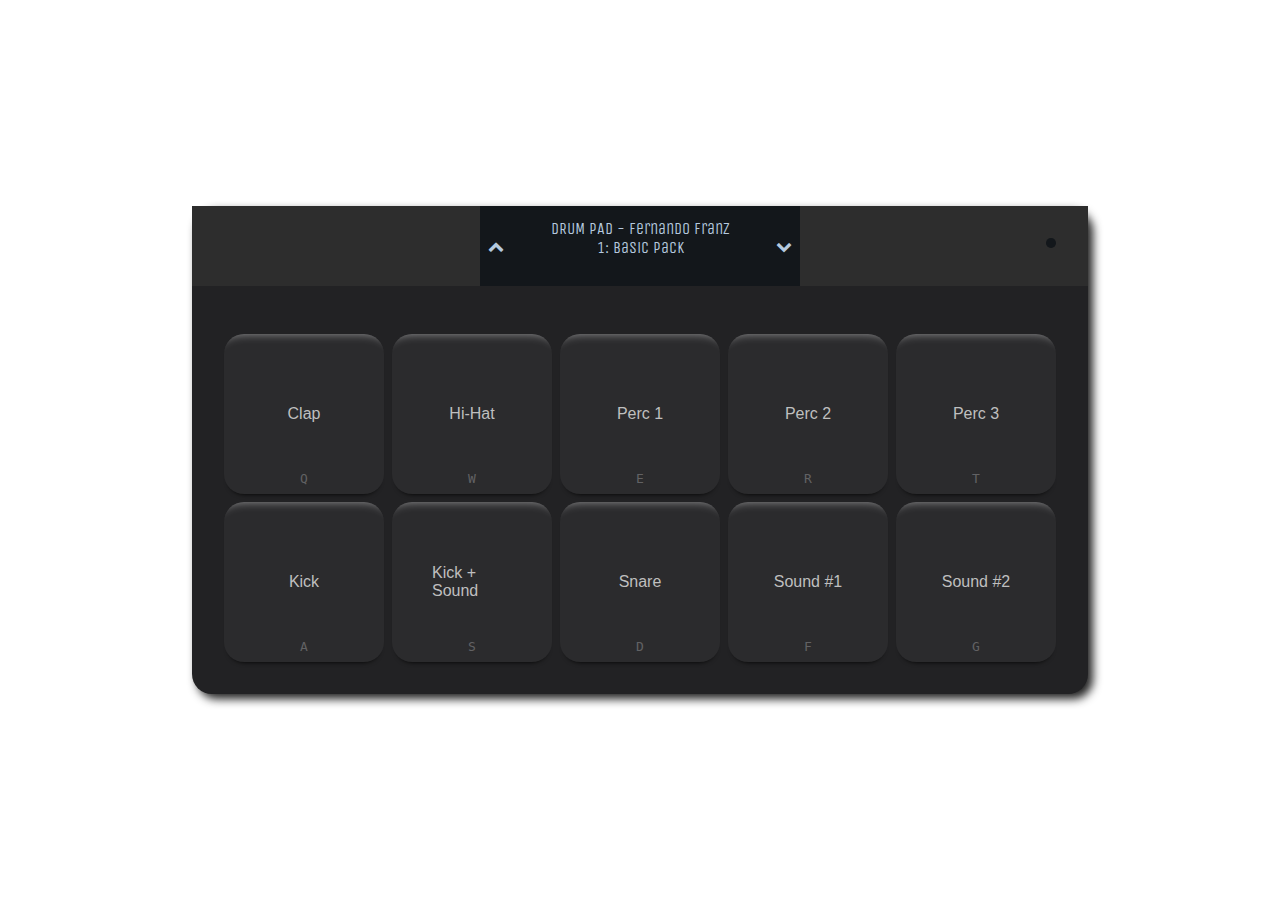
==== index.html @ 8560d0a2 "Let's play some music!" ====
<!DOCTYPE html>
<html lang="en">
<head>
    <meta charset="UTF-8">
    <meta http-equiv="X-UA-Compatible" content="IE=edge">
    <meta name="viewport" content="width=device-width, initial-scale=1.0">

    <link rel="preconnect" href="https://fonts.googleapis.com">
    <link rel="preconnect" href="https://fonts.gstatic.com" crossorigin>
    <link href="https://fonts.googleapis.com/css2?family=Unica+One&display=swap" rel="stylesheet">
    <link href="http://cdnjs.cloudflare.com/ajax/libs/font-awesome/4.3.0/css/font-awesome.css" rel="stylesheet"  type='text/css'>
    <link rel="stylesheet" href="style.css">
    <link rel="icon" type="image/png" sizes="32x32" href="file:///Users/harrypotter/.bitnami/stackman/machines/xampp/volumes/root/htdocs/code/drum-pad/img/favicon-32x32.png">
    <title>Drum-Pad by Fernando Franz</title>
</head>
<body>
    <div class="container">
        <div class="top-menu">
            <div id="led" class="led--off"></div>
            <div class="screen">
                <i class="fa fa-chevron-up"></i>
                <label>DRUM PAD - Fernando Franz</label>
                <br>
                <label>1: Basic Pack</label>
                <i class="fa fa-chevron-down"></i>
            </div>
        </div>
        <div class="keys">
            <div data-key="q" class="key">
                <kbd>Q</kbd>
                <span class="sound">Clap</span>
            </div>
            <div data-key="w" class="key">
                <kbd>W</kbd>
                <span class="sound">Hi-Hat</span>
            </div>
            <div data-key="e" class="key">
                <kbd>E</kbd>
                <span class="sound">Perc 1</span>
            </div>
            <div data-key="r" class="key">
                <kbd>R</kbd>
                <span class="sound">Perc 2</span>
            </div>
            <div data-key="t" class="key">
                <kbd>T</kbd>
                <span class="sound">Perc 3</span>
            </div>
            <div data-key="a" class="key">
                <kbd>A</kbd>
                <span class="sound">Kick</span>
            </div>
            <div data-key="s" class="key">
                <kbd>S</kbd>
                <span class="sound">Kick + Sound</span>
            </div>
            <div data-key="d" class="key">
                <kbd>D</kbd>
                <span class="sound">Snare</span>
            </div>
            <div data-key="f" class="key">
                <kbd>F</kbd>
                <span class="sound">Sound #1</span>
            </div>
            <div data-key="g" class="key">
                <kbd>G</kbd>
                <span class="sound">Sound #2</span>
            </div>
        </div>
    </div>
    <audio data-key="q" src="file:///Users/harrypotter/.bitnami/stackman/machines/xampp/volumes/root/htdocs/code/drum-pad/sounds/clap.wav"></audio>
    <audio data-key="w" src="file:///Users/harrypotter/.bitnami/stackman/machines/xampp/volumes/root/htdocs/code/drum-pad/sounds/hihat.m4a"></audio>
    <audio data-key="e" src="file:///Users/harrypotter/.bitnami/stackman/machines/xampp/volumes/root/htdocs/code/drum-pad/sounds/percussion.wav"></audio>
    <audio data-key="r" src="file:///Users/harrypotter/.bitnami/stackman/machines/xampp/volumes/root/htdocs/code/drum-pad/sounds/percz.wav"></audio>
    <audio data-key="t" src="file:///Users/harrypotter/.bitnami/stackman/machines/xampp/volumes/root/htdocs/code/drum-pad/sounds/percz_bubble.wav"></audio>
    <audio data-key="a" src="file:///Users/harrypotter/.bitnami/stackman/machines/xampp/volumes/root/htdocs/code/drum-pad/sounds/kick.wav"></audio>
    <audio data-key="s" src="file:///Users/harrypotter/.bitnami/stackman/machines/xampp/volumes/root/htdocs/code/drum-pad/sounds/kick_melodic.wav"></audio>
    <audio data-key="d" src="file:///Users/harrypotter/.bitnami/stackman/machines/xampp/volumes/root/htdocs/code/drum-pad/sounds/snare.wav"></audio>
    <audio data-key="f" src="file:///Users/harrypotter/.bitnami/stackman/machines/xampp/volumes/root/htdocs/code/drum-pad/sounds/sound_2.wav"></audio>
    <audio data-key="g" src="file:///Users/harrypotter/.bitnami/stackman/machines/xampp/volumes/root/htdocs/code/drum-pad/sounds/gun.wav"></audio>

    <script src="script.js"></script>

</body>
</html>
---- style.css ----
*{
    margin: 0;
    padding: 0;
    box-sizing: border-box;
}
body{
    font-family: 'Raleway', sans-serif;
}
.container{
    border-radius: 20px;
    position: absolute;
    left: 50%;
    top: 50%;
    -webkit-transform: translate(-50%, -50%);
    -ms-transform: translate(-50%, -50%);
    transform: translate(-50%, -50%);
    background: #222224;
    box-shadow: 5px 5px 10px #222;
}
.top-menu{
    position: relative;
    background: #2D2D2D;
    margin-bottom: 1rem;
}
.screen{
    position: relative;
    background-color: #13171B;
    color: #B5C9DF;
    padding: .8rem;
    width: 20rem;
    height: 5rem;
    margin: 0 auto;
    font-family: 'Unica One';
    text-align: center;
}
.screen .fa-chevron-up{
    position: absolute;
    left: .5rem;
    top: 2rem;
}
.screen .fa-chevron-down{
    position: absolute;
    right: .5rem;
    top: 2rem;
}
.fa-chevron-up:hover, .fa-chevron-down:hover{
    cursor: pointer;
    color: #FCE64D;
}
.led--off{
    border-radius: 50%;
    position: absolute;
    right: 2rem;
    top: 2rem;
    height: .6rem;
    width: .6rem;
    background-color: #13171B;
}
.led--on{
    border-radius: 50%;
    position: absolute;
    right: 2rem;
    top: 2rem;
    height: .6rem;
    width: .6rem;
    background-color: #05eb0d;
    box-shadow: 0 0 5px #05eb0d;
}
.keys{
    padding: 2rem;
    display:grid;
    grid-template-columns: repeat(5, 10rem);
    grid-template-rows: repeat(2, 10rem);
    column-gap: .5rem;
    row-gap: .5rem;
}
.key{
    position: relative;
    border-radius: 20px;
    box-shadow:  inset 0px 20px 10px -20px rgba(255, 255, 255, 0.5),
                0 5px 5px -5px #000;
    height: 10rem;
    width: 10rem;
    background: #2b2b2d;
}
.keys span{
    position: absolute;
    left: 50%;
    top: 50%;
    -webkit-transform: translate(-50%, -50%);
    -ms-transform: translate(-50%, -50%);
    transform: translate(-50%, -50%);
    color: #bfbfbf;
}
.keys kbd{
    position: absolute;
    color: #626264;
    bottom: .5rem;
    left: 50%;
    -webkit-transform: translate(0, -50%);
    -ms-transform: translate(0, -50%);
    transform: translate(-50%, 0);
}
.playing{
    background-color: #FCE64D;
    box-shadow: 0 0 10px #FCE64D;
    border: 3px solid white;
}
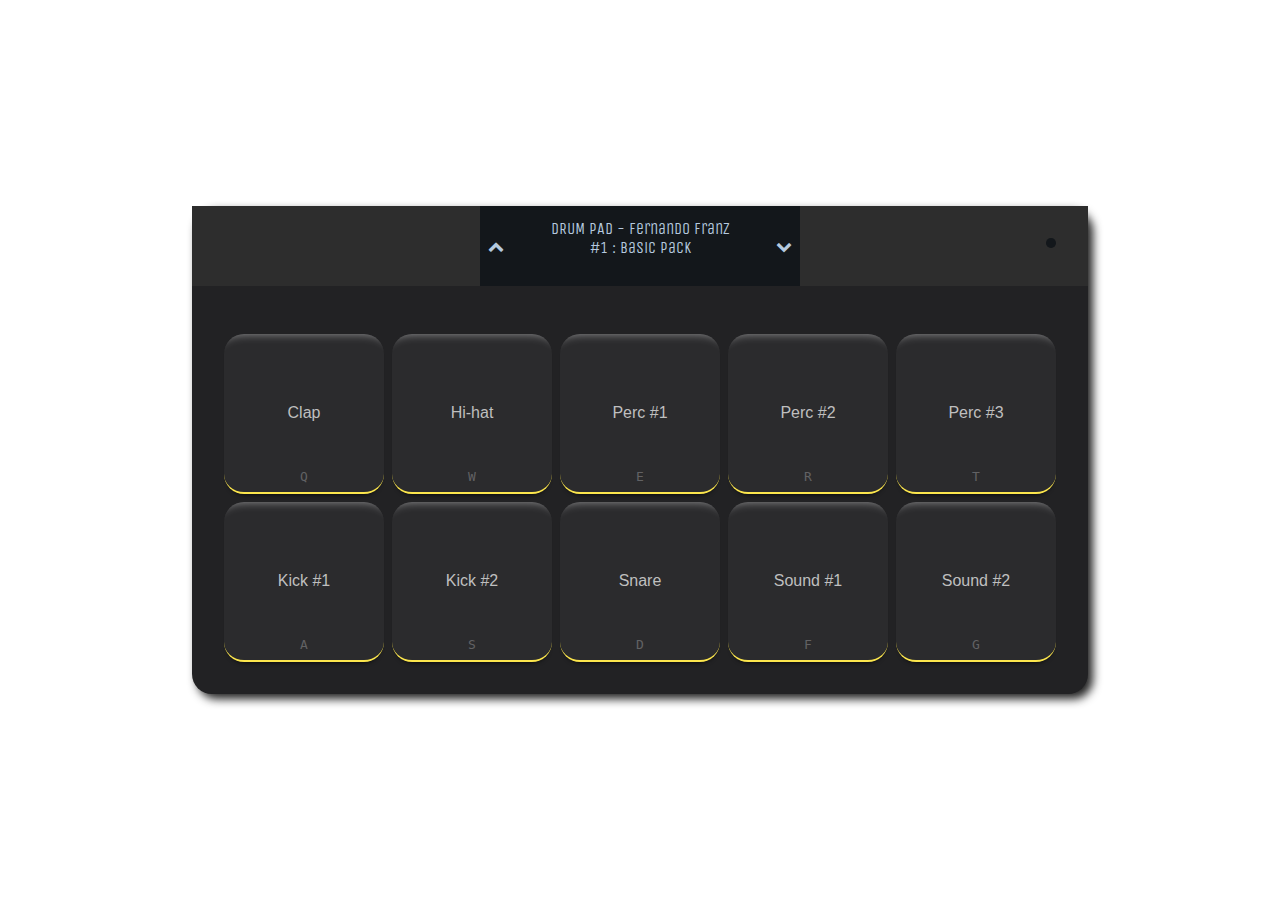
==== commit 3eea53ce: "Added a different map with new sounds" ====
--- a/index.html
+++ b/index.html
@@ -18,66 +18,66 @@
         <div class="top-menu">
             <div id="led" class="led--off"></div>
             <div class="screen">
-                <i class="fa fa-chevron-up"></i>
+                <i id="arrow-up" class="fa fa-chevron-up"></i>
                 <label>DRUM PAD - Fernando Franz</label>
                 <br>
-                <label>1: Basic Pack</label>
-                <i class="fa fa-chevron-down"></i>
+                <label id="screen-tittle"></label>
+                <i id="arrow-down" class="fa fa-chevron-down"></i>
             </div>
         </div>
         <div class="keys">
             <div data-key="q" class="key">
                 <kbd>Q</kbd>
-                <span class="sound">Clap</span>
+                <span id="q" class="sound"></span>
             </div>
             <div data-key="w" class="key">
                 <kbd>W</kbd>
-                <span class="sound">Hi-Hat</span>
+                <span id="w" class="sound"></span>
             </div>
             <div data-key="e" class="key">
                 <kbd>E</kbd>
-                <span class="sound">Perc 1</span>
+                <span id="e" class="sound"></span>
             </div>
             <div data-key="r" class="key">
                 <kbd>R</kbd>
-                <span class="sound">Perc 2</span>
+                <span id="r" class="sound"></span>
             </div>
             <div data-key="t" class="key">
                 <kbd>T</kbd>
-                <span class="sound">Perc 3</span>
+                <span id="t" class="sound"></span>
             </div>
             <div data-key="a" class="key">
                 <kbd>A</kbd>
-                <span class="sound">Kick</span>
+                <span id="a" class="sound"></span>
             </div>
             <div data-key="s" class="key">
                 <kbd>S</kbd>
-                <span class="sound">Kick + Sound</span>
+                <span id="s" class="sound"></span>
             </div>
             <div data-key="d" class="key">
                 <kbd>D</kbd>
-                <span class="sound">Snare</span>
+                <span id="d" class="sound"></span>
             </div>
             <div data-key="f" class="key">
                 <kbd>F</kbd>
-                <span class="sound">Sound #1</span>
+                <span id="f" class="sound"></span>
             </div>
             <div data-key="g" class="key">
                 <kbd>G</kbd>
-                <span class="sound">Sound #2</span>
+                <span id="g" class="sound"></span>
             </div>
         </div>
     </div>
-    <audio data-key="q" src="file:///Users/harrypotter/.bitnami/stackman/machines/xampp/volumes/root/htdocs/code/drum-pad/sounds/clap.wav"></audio>
-    <audio data-key="w" src="file:///Users/harrypotter/.bitnami/stackman/machines/xampp/volumes/root/htdocs/code/drum-pad/sounds/hihat.m4a"></audio>
-    <audio data-key="e" src="file:///Users/harrypotter/.bitnami/stackman/machines/xampp/volumes/root/htdocs/code/drum-pad/sounds/percussion.wav"></audio>
-    <audio data-key="r" src="file:///Users/harrypotter/.bitnami/stackman/machines/xampp/volumes/root/htdocs/code/drum-pad/sounds/percz.wav"></audio>
-    <audio data-key="t" src="file:///Users/harrypotter/.bitnami/stackman/machines/xampp/volumes/root/htdocs/code/drum-pad/sounds/percz_bubble.wav"></audio>
-    <audio data-key="a" src="file:///Users/harrypotter/.bitnami/stackman/machines/xampp/volumes/root/htdocs/code/drum-pad/sounds/kick.wav"></audio>
-    <audio data-key="s" src="file:///Users/harrypotter/.bitnami/stackman/machines/xampp/volumes/root/htdocs/code/drum-pad/sounds/kick_melodic.wav"></audio>
-    <audio data-key="d" src="file:///Users/harrypotter/.bitnami/stackman/machines/xampp/volumes/root/htdocs/code/drum-pad/sounds/snare.wav"></audio>
-    <audio data-key="f" src="file:///Users/harrypotter/.bitnami/stackman/machines/xampp/volumes/root/htdocs/code/drum-pad/sounds/sound_2.wav"></audio>
-    <audio data-key="g" src="file:///Users/harrypotter/.bitnami/stackman/machines/xampp/volumes/root/htdocs/code/drum-pad/sounds/gun.wav"></audio>
+    <audio data-key="q" ></audio>
+    <audio data-key="w" ></audio>
+    <audio data-key="e" ></audio>
+    <audio data-key="r" ></audio>
+    <audio data-key="t" ></audio>
+    <audio data-key="a" ></audio>
+    <audio data-key="s" ></audio>
+    <audio data-key="d" ></audio>
+    <audio data-key="f" ></audio>
+    <audio data-key="g" ></audio>
 
     <script src="script.js"></script>
 
--- a/style.css
+++ b/style.css
@@ -82,6 +82,7 @@
     height: 10rem;
     width: 10rem;
     background: #2b2b2d;
+    border-bottom: 2px solid #FCE64D;
 }
 .keys span{
     position: absolute;
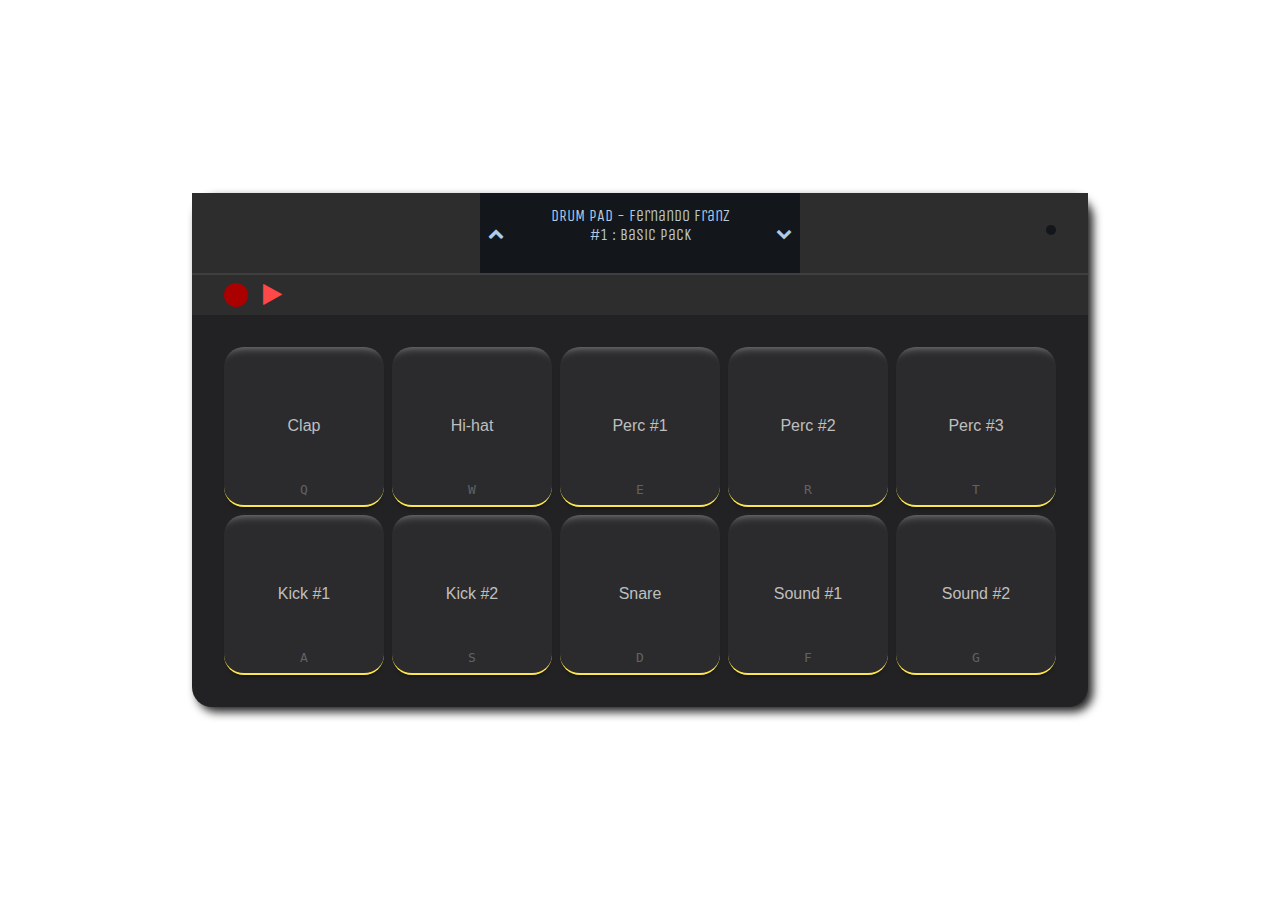
==== commit c33298f9: "Added:" ====
--- a/index.html
+++ b/index.html
@@ -15,15 +15,20 @@
 </head>
 <body>
     <div class="container">
-        <div class="top-menu">
+        <div class="top-menu-top">
             <div id="led" class="led--off"></div>
             <div class="screen">
                 <i id="arrow-up" class="fa fa-chevron-up"></i>
                 <label>DRUM PAD - Fernando Franz</label>
                 <br>
                 <label id="screen-tittle"></label>
+                <p id="screen-playing"></p>
                 <i id="arrow-down" class="fa fa-chevron-down"></i>
             </div>
+        </div>
+        <div class="top-menu-sub">
+            <div id="record" class="no-recording"></div>
+            <div id="play" class="play"><i class="fa fa-play"></i></div>
         </div>
         <div class="keys">
             <div data-key="q" class="key">
--- a/style.css
+++ b/style.css
@@ -17,10 +17,14 @@
     background: #222224;
     box-shadow: 5px 5px 10px #222;
 }
-.top-menu{
+.top-menu-top{
     position: relative;
     background: #2D2D2D;
-    margin-bottom: 1rem;
+    border-bottom: 2px solid #3f3f3f;
+}
+.top-menu-sub{
+    background: #2D2D2D;
+    display: flex;
 }
 .screen{
     position: relative;
@@ -32,6 +36,9 @@
     margin: 0 auto;
     font-family: 'Unica One';
     text-align: center;
+}
+.screen p{
+    letter-spacing: .6rem;
 }
 .screen .fa-chevron-up{
     position: absolute;
@@ -46,6 +53,31 @@
 .fa-chevron-up:hover, .fa-chevron-down:hover{
     cursor: pointer;
     color: #FCE64D;
+}
+#record{
+    width: 1.5rem;
+    height: 1.5rem;
+    margin: .5rem;
+    margin-left: 2rem;
+    border-radius: 50%;
+    cursor: pointer;
+}
+.recording{
+    background-color: #ff4848;
+    box-shadow: 0 0 20px red;
+}
+.no-recording{
+    background-color:#aa0000;
+}
+.play{
+    padding: .45rem;
+    font-size: 1.5rem;
+    line-height: 1.5rem;
+    cursor:pointer;
+}
+.fa-play{
+    pointer-events: none;
+    color: #ff4848;
 }
 .led--off{
     border-radius: 50%;
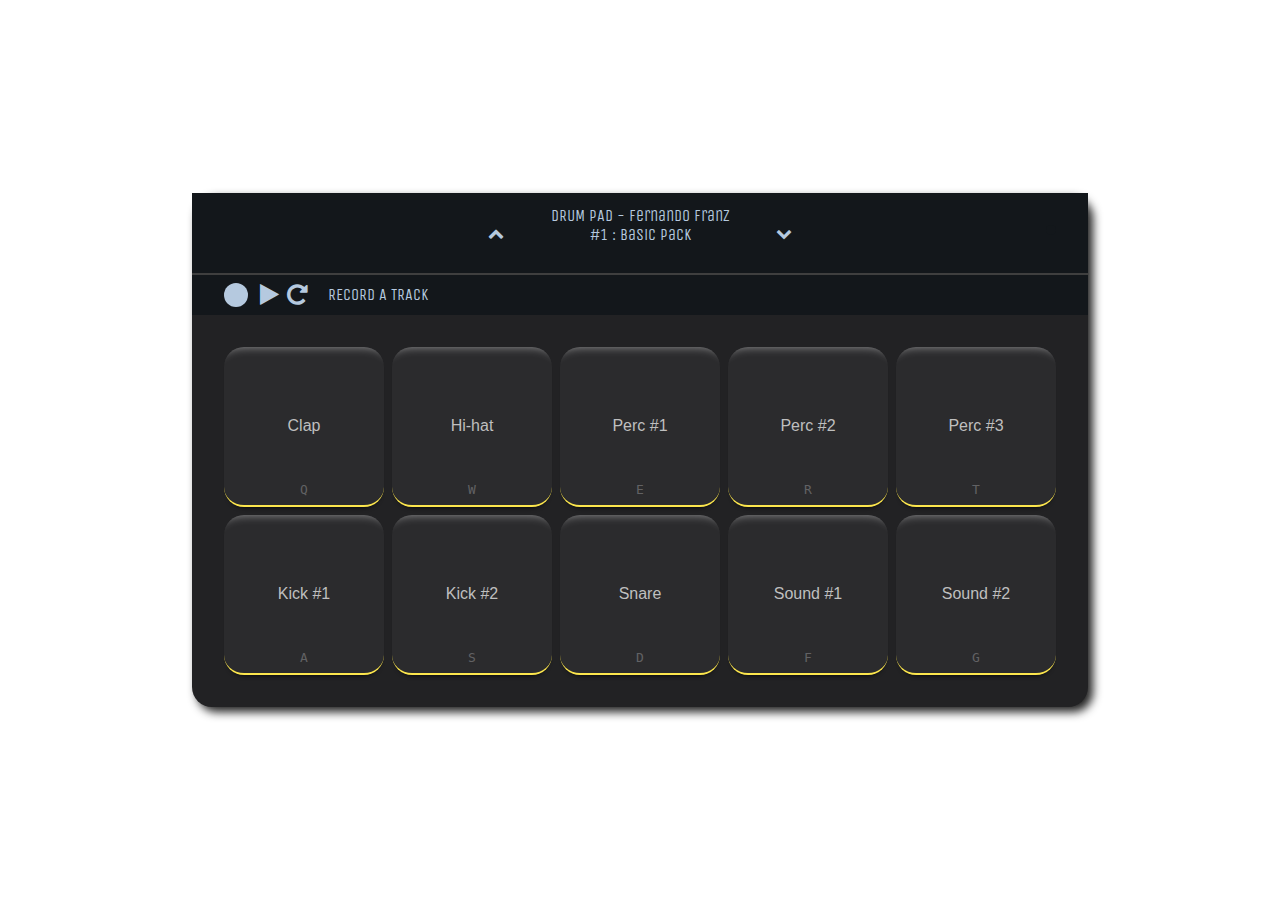
==== commit 27587ed1: "Better menu interaction, better track player" ====
--- a/index.html
+++ b/index.html
@@ -27,8 +27,11 @@
             </div>
         </div>
         <div class="top-menu-sub">
-            <div id="record" class="no-recording"></div>
-            <div id="play" class="play"><i class="fa fa-play"></i></div>
+            <div id="track-screen">
+                <div id="record" class="no-recording"></div>
+                <div id="play" class="play"><i class="fa fa-play"></i></div>
+                <div id="restart" class="restart"><i class="fa fa-rotate-right"></i></div>
+            </div>
         </div>
         <div class="keys">
             <div data-key="q" class="key">
@@ -85,6 +88,7 @@
     <audio data-key="g" ></audio>
 
     <script src="script.js"></script>
+    <script src="recordAudio.js"></script>
 
 </body>
 </html>--- a/style.css
+++ b/style.css
@@ -19,11 +19,11 @@
 }
 .top-menu-top{
     position: relative;
-    background: #2D2D2D;
+    background: #13171B;
     border-bottom: 2px solid #3f3f3f;
 }
 .top-menu-sub{
-    background: #2D2D2D;
+    background: #13171B;
     display: flex;
 }
 .screen{
@@ -54,30 +54,51 @@
     cursor: pointer;
     color: #FCE64D;
 }
+#track-screen{
+    font-family: 'Unica One';
+    display: flex;
+    color: #B5C9DF;
+    height: 2.5rem;
+    width: 17rem;
+    text-transform: uppercase;
+}
 #record{
     width: 1.5rem;
     height: 1.5rem;
     margin: .5rem;
     margin-left: 2rem;
+    cursor: pointer;
+    background-color: #B5C9DF;
+}
+#record:hover{
+    background-color: #FCE64D;
+}
+.no-recording{
     border-radius: 50%;
-    cursor: pointer;
 }
 .recording{
-    background-color: #ff4848;
-    box-shadow: 0 0 20px red;
-}
-.no-recording{
-    background-color:#aa0000;
+    border-radius: 5px;
+    color: red;
 }
 .play{
-    padding: .45rem;
+    padding: 0 .25rem;
     font-size: 1.5rem;
-    line-height: 1.5rem;
+    line-height: 2.5rem;
     cursor:pointer;
 }
-.fa-play{
+.fa-play, .fa-rotate-right{
     pointer-events: none;
-    color: #ff4848;
+    color: #B5C9DF;
+}
+.restart{
+    padding: 0 .25rem;
+    line-height: 2.5rem;
+    font-size: 1.5rem;
+    cursor:pointer;
+}
+#track-screen label{
+    padding: 0 1rem;
+    line-height: 2.5rem;
 }
 .led--off{
     border-radius: 50%;
